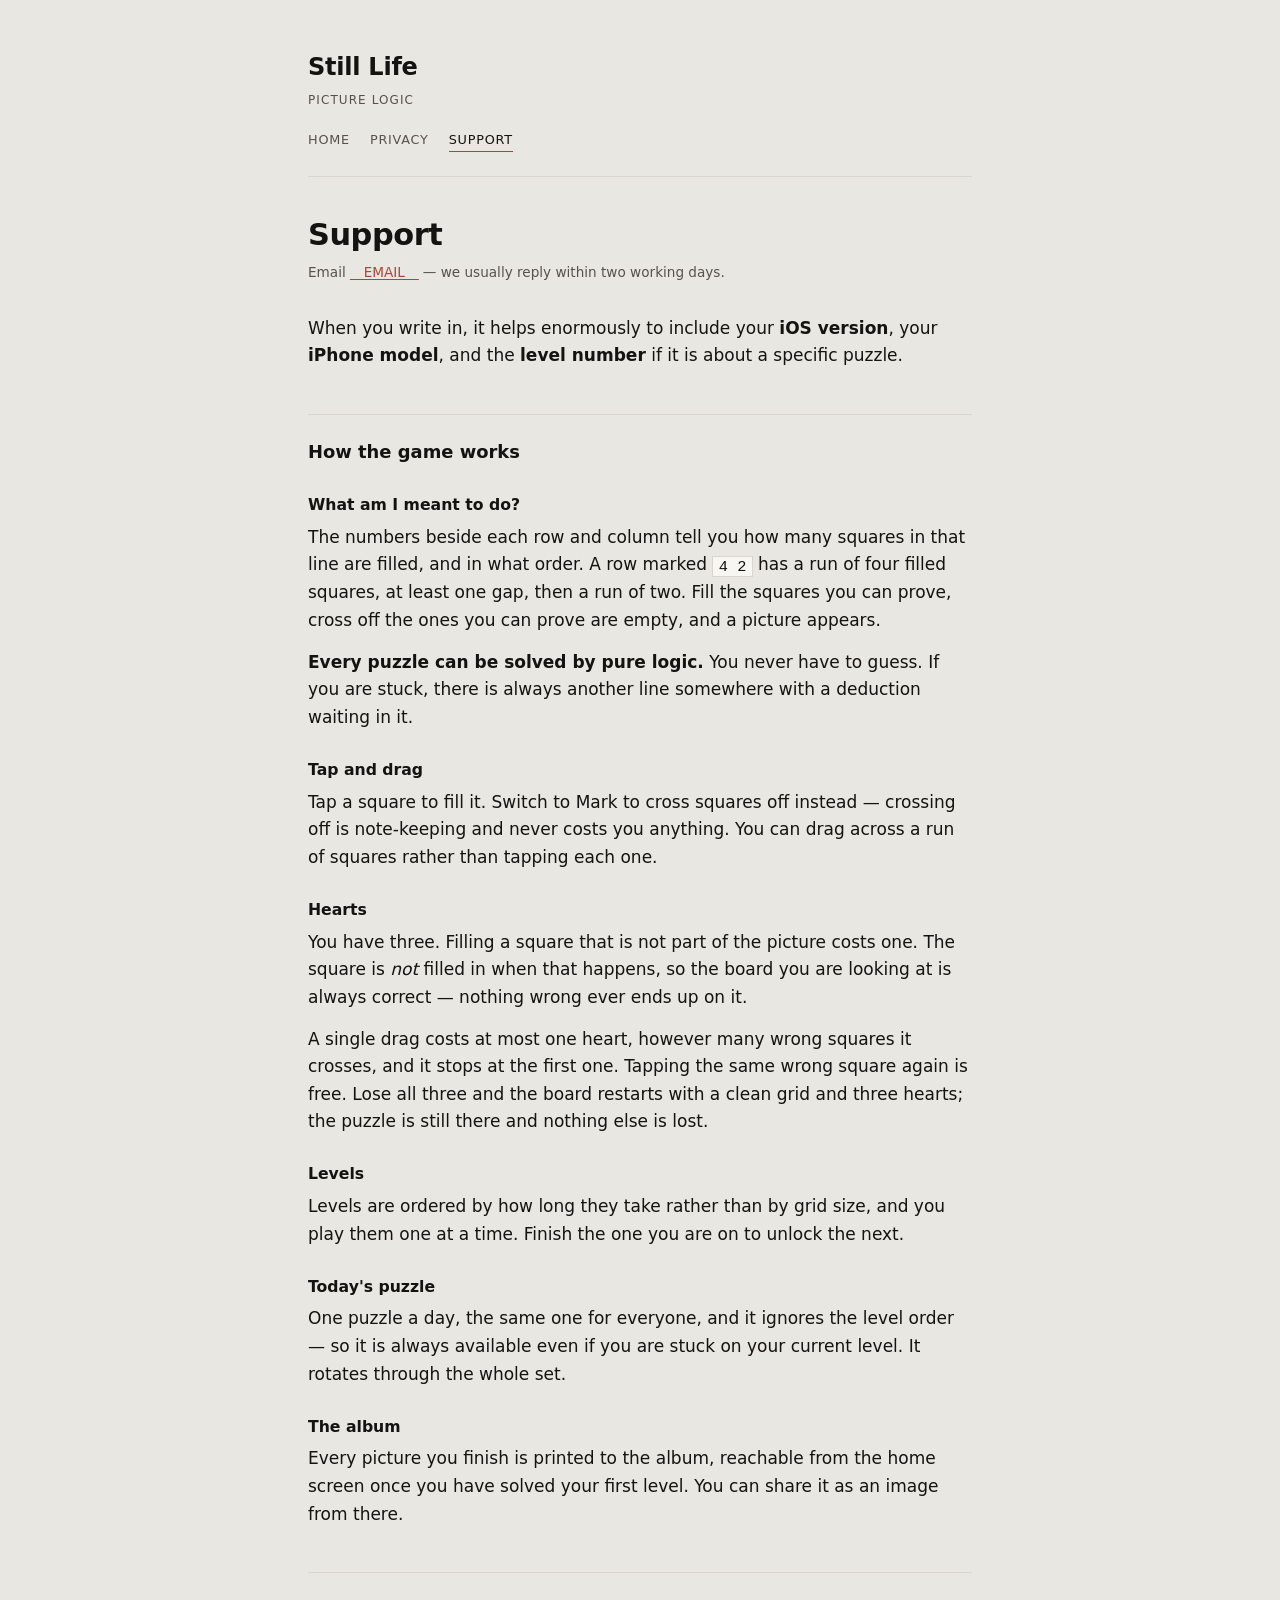
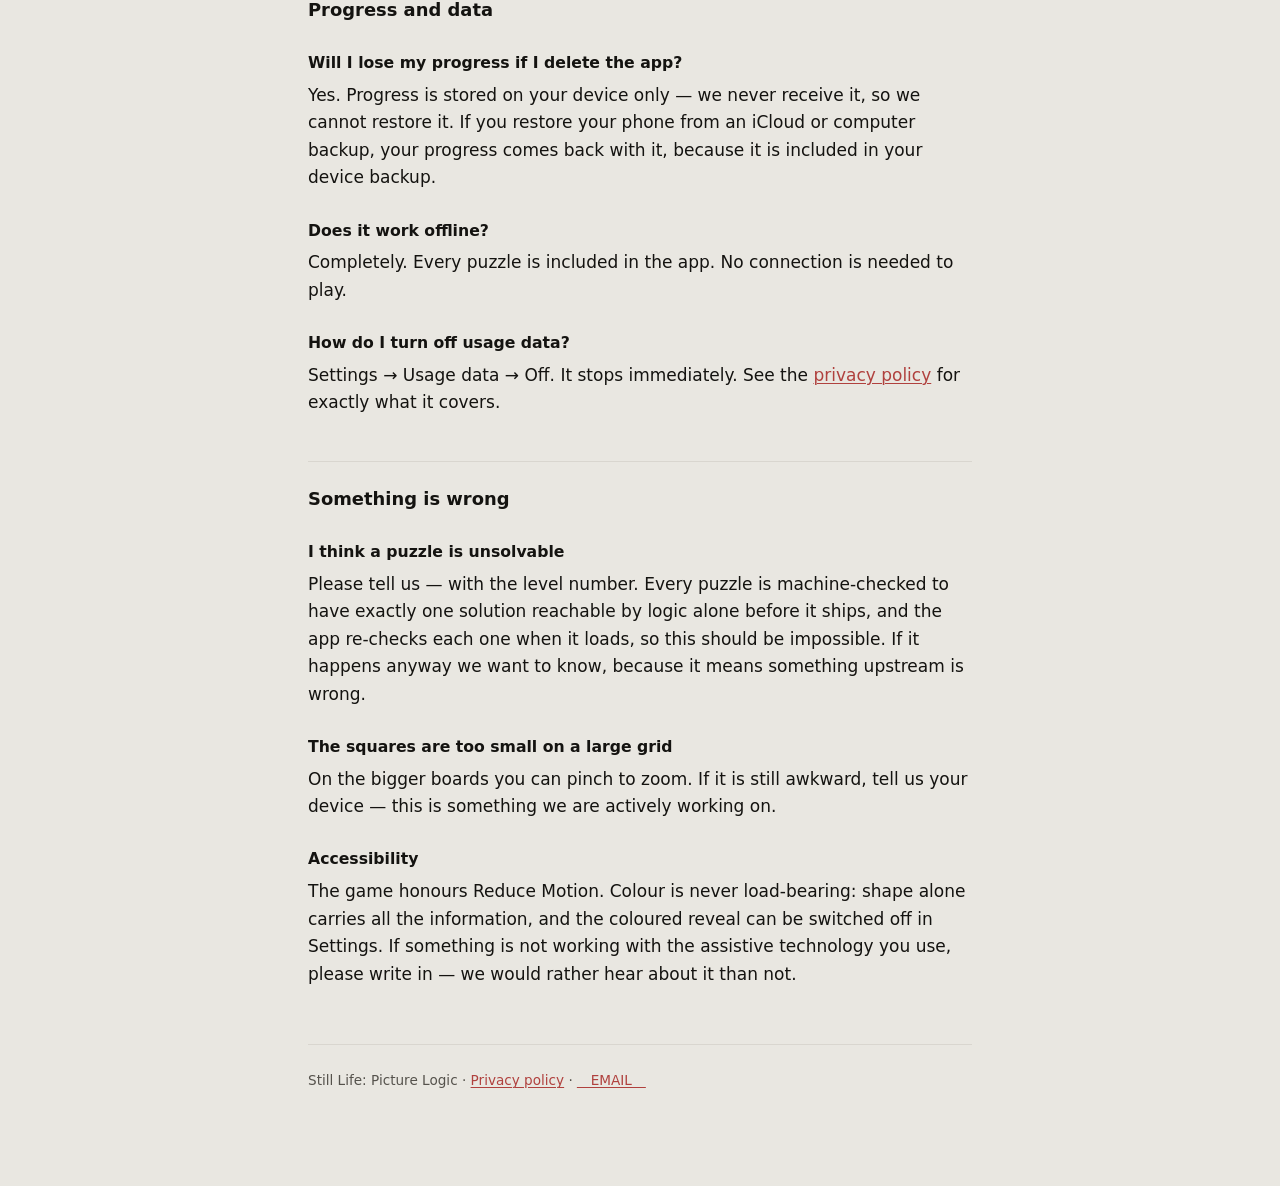
==== support.html @ 9cde7be0 "Privacy policy and support pages for Still Life: Picture Logic Plain HTML, one stylesheet, no build " ====
<!doctype html>
<html lang="en">
<head>
<meta charset="utf-8">
<meta name="viewport" content="width=device-width, initial-scale=1">
<title>Support — Still Life: Picture Logic</title>
<meta name="description" content="Help with Still Life: Picture Logic — progress, hearts, the daily puzzle, and how to get in touch.">
<link rel="stylesheet" href="style.css">
</head>
<body>
<div class="wrap">

<header>
  <p class="wordmark">Still Life</p>
  <p class="qualifier">Picture Logic</p>
  <nav>
    <a href="index.html">Home</a>
    <a href="privacy.html">Privacy</a>
    <a href="support.html" aria-current="page">Support</a>
  </nav>
</header>

<h1>Support</h1>
<p class="updated">Email <a href="mailto:__EMAIL__">__EMAIL__</a> — we usually reply within two working days.</p>

<p>
  When you write in, it helps enormously to include your <strong>iOS version</strong>, your
  <strong>iPhone model</strong>, and the <strong>level number</strong> if it is about a specific puzzle.
</p>

<h2>How the game works</h2>

<h3>What am I meant to do?</h3>
<p>
  The numbers beside each row and column tell you how many squares in that line are filled, and in what
  order. A row marked <code>4 2</code> has a run of four filled squares, at least one gap, then a run of
  two. Fill the squares you can prove, cross off the ones you can prove are empty, and a picture appears.
</p>
<p>
  <strong>Every puzzle can be solved by pure logic.</strong> You never have to guess. If you are stuck,
  there is always another line somewhere with a deduction waiting in it.
</p>

<h3>Tap and drag</h3>
<p>
  Tap a square to fill it. Switch to Mark to cross squares off instead — crossing off is note-keeping and
  never costs you anything. You can drag across a run of squares rather than tapping each one.
</p>

<h3>Hearts</h3>
<p>
  You have three. Filling a square that is not part of the picture costs one. The square is
  <em>not</em> filled in when that happens, so the board you are looking at is always correct — nothing
  wrong ever ends up on it.
</p>
<p>
  A single drag costs at most one heart, however many wrong squares it crosses, and it stops at the
  first one. Tapping the same wrong square again is free. Lose all three and the board restarts with a
  clean grid and three hearts; the puzzle is still there and nothing else is lost.
</p>

<h3>Levels</h3>
<p>
  Levels are ordered by how long they take rather than by grid size, and you play them one at a time.
  Finish the one you are on to unlock the next.
</p>

<h3>Today's puzzle</h3>
<p>
  One puzzle a day, the same one for everyone, and it ignores the level order — so it is always
  available even if you are stuck on your current level. It rotates through the whole set.
</p>

<h3>The album</h3>
<p>
  Every picture you finish is printed to the album, reachable from the home screen once you have solved
  your first level. You can share it as an image from there.
</p>

<h2>Progress and data</h2>

<h3>Will I lose my progress if I delete the app?</h3>
<p>
  Yes. Progress is stored on your device only — we never receive it, so we cannot restore it. If you
  restore your phone from an iCloud or computer backup, your progress comes back with it, because it is
  included in your device backup.
</p>

<h3>Does it work offline?</h3>
<p>
  Completely. Every puzzle is included in the app. No connection is needed to play.
</p>

<h3>How do I turn off usage data?</h3>
<p>
  Settings → Usage data → Off. It stops immediately. See the
  <a href="privacy.html">privacy policy</a> for exactly what it covers.
</p>

<h2>Something is wrong</h2>

<h3>I think a puzzle is unsolvable</h3>
<p>
  Please tell us — with the level number. Every puzzle is machine-checked to have exactly one solution
  reachable by logic alone before it ships, and the app re-checks each one when it loads, so this should
  be impossible. If it happens anyway we want to know, because it means something upstream is wrong.
</p>

<h3>The squares are too small on a large grid</h3>
<p>
  On the bigger boards you can pinch to zoom. If it is still awkward, tell us your device — this is
  something we are actively working on.
</p>

<h3>Accessibility</h3>
<p>
  The game honours Reduce Motion. Colour is never load-bearing: shape alone carries all the information,
  and the coloured reveal can be switched off in Settings. If something is not working with the
  assistive technology you use, please write in — we would rather hear about it than not.
</p>

<footer>
  <p>Still Life: Picture Logic · <a href="privacy.html">Privacy policy</a> · <a href="mailto:__EMAIL__">__EMAIL__</a></p>
</footer>

</div>
</body>
</html>
---- style.css ----
/*
 * Still Life: Picture Logic — legal and support pages.
 *
 * Palette taken from the app's own DESIGN.md so these pages read as part of the product rather than
 * as a bolted-on legal obligation: warm paper, warm-shifted ink, clay accent.
 *
 * No webfonts. A privacy policy has to load for anyone, on anything, including a reviewer on a bad
 * connection — and a system font stack costs nothing and never fails.
 */

:root {
  --paper: #e9e7e1;
  --surface: #f7f6f2;
  --ink: #141310;
  --ink-quiet: #55524c;
  --rule: #d9d6cf;
  --rule-strong: #b4b0a7;
  --accent: #b0413e;
}

@media (prefers-color-scheme: dark) {
  :root {
    --paper: #17171a;
    --surface: #1e1e22;
    --ink: #eceae4;
    --ink-quiet: #a9a59c;
    --rule: #32323a;
    --rule-strong: #4a4a54;
    --accent: #e08a72;
  }
}

* { box-sizing: border-box; }

html { -webkit-text-size-adjust: 100%; }

body {
  margin: 0;
  background: var(--paper);
  color: var(--ink);
  font-family: ui-sans-serif, system-ui, -apple-system, "Segoe UI", Roboto, Helvetica, Arial, sans-serif;
  font-size: 17px;
  line-height: 1.62;
}

.wrap {
  /* ~68 characters at this size — a readable measure for prose people are obliged to read. */
  max-width: 44rem;
  margin: 0 auto;
  padding: 3rem 1.25rem 5rem;
}

header { border-bottom: 1px solid var(--rule); padding-bottom: 1.5rem; margin-bottom: 2.5rem; }

.wordmark { font-size: 1.5rem; font-weight: 700; letter-spacing: -0.01em; margin: 0; }
.qualifier {
  margin: 0.25rem 0 0;
  font-size: 0.75rem;
  letter-spacing: 0.09em;
  text-transform: uppercase;
  color: var(--ink-quiet);
}

nav { margin-top: 1.25rem; display: flex; gap: 1.25rem; flex-wrap: wrap; }
nav a {
  font-size: 0.8rem;
  letter-spacing: 0.06em;
  text-transform: uppercase;
  color: var(--ink-quiet);
  text-decoration: none;
  border-bottom: 1px solid transparent;
}
nav a:hover, nav a:focus { color: var(--ink); border-bottom-color: var(--rule-strong); }
nav a[aria-current="page"] { color: var(--ink); border-bottom-color: var(--accent); }

h1 { font-size: 1.9rem; line-height: 1.18; letter-spacing: -0.015em; margin: 0 0 0.5rem; text-wrap: balance; }
h2 {
  font-size: 1.12rem;
  margin: 2.75rem 0 0.6rem;
  padding-top: 1.4rem;
  border-top: 1px solid var(--rule);
  text-wrap: balance;
}
h3 { font-size: 0.98rem; margin: 1.6rem 0 0.4rem; }

.updated { color: var(--ink-quiet); font-size: 0.85rem; margin: 0 0 2rem; }

p, li { margin: 0 0 0.9rem; }
ul { padding-left: 1.15rem; }
li { padding-left: 0.15rem; }

a { color: var(--accent); text-decoration-thickness: 1px; text-underline-offset: 2px; }

strong { font-weight: 650; }

/* Plain-language summary at the top of the policy. Not a legal device — just the honest short
   version, because a policy nobody reads protects nobody. */
.summary {
  background: var(--surface);
  border: 1px solid var(--rule);
  padding: 1.1rem 1.25rem 0.4rem;
  margin: 0 0 2.25rem;
}
.summary p:first-child { margin-top: 0; }
.summary ul { margin-bottom: 0.9rem; }

table { width: 100%; border-collapse: collapse; margin: 0 0 1.25rem; font-size: 0.95rem; }
th, td { text-align: left; padding: 0.55rem 0.7rem 0.55rem 0; border-bottom: 1px solid var(--rule); vertical-align: top; }
th { font-size: 0.74rem; letter-spacing: 0.08em; text-transform: uppercase; color: var(--ink-quiet); font-weight: 600; }

/* Long tables must scroll inside themselves rather than pushing the page sideways. */
.scroll { overflow-x: auto; }

footer {
  margin-top: 3.5rem;
  padding-top: 1.5rem;
  border-top: 1px solid var(--rule);
  color: var(--ink-quiet);
  font-size: 0.85rem;
}

code {
  font-family: ui-monospace, SFMono-Regular, Menlo, monospace;
  font-size: 0.9em;
  background: var(--surface);
  border: 1px solid var(--rule);
  padding: 0.05em 0.35em;
}
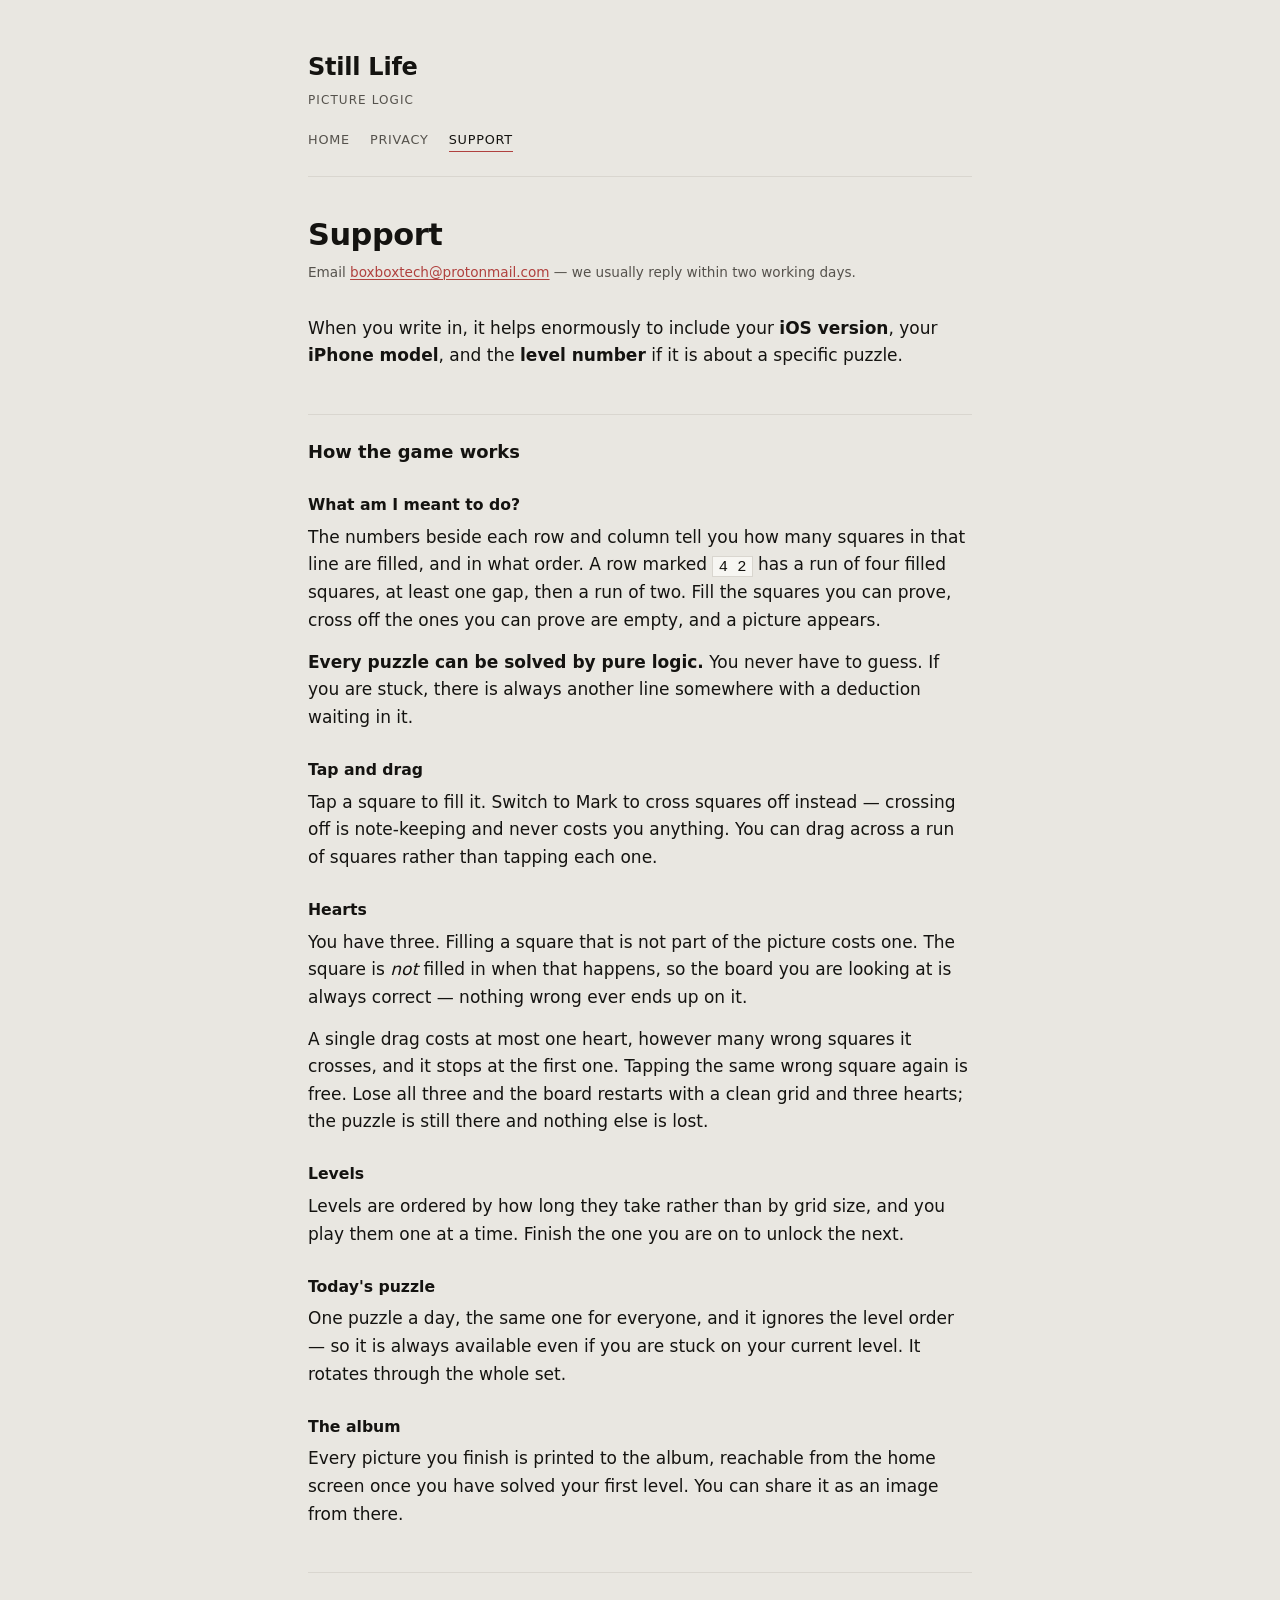
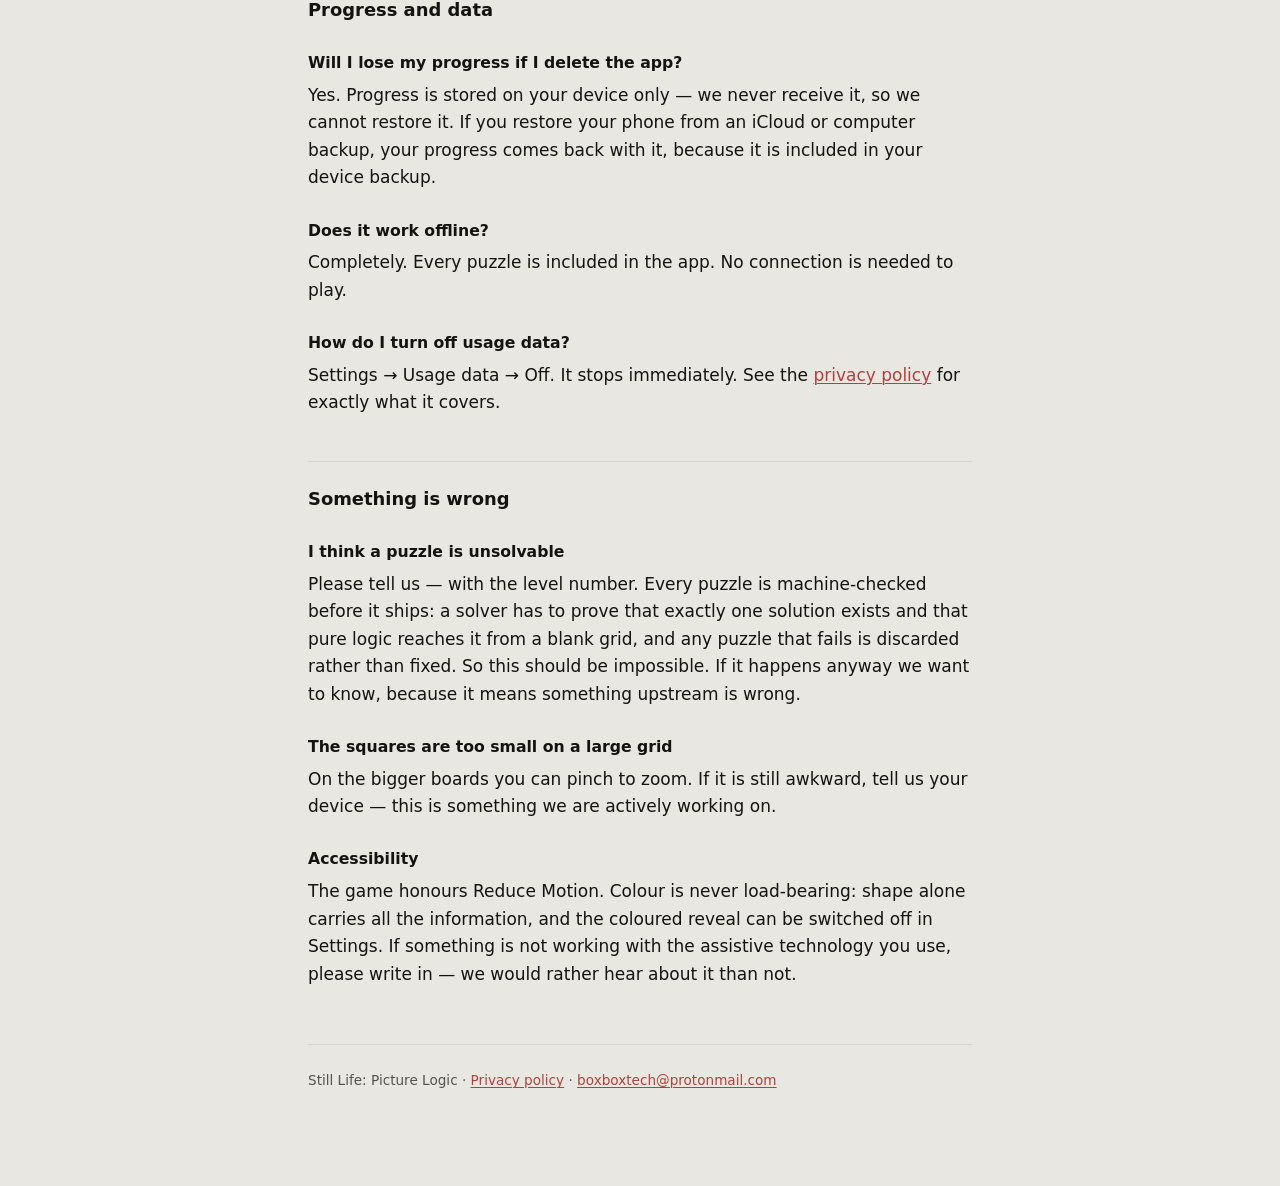
==== commit 73d574f4: "Contact address, and two claims that were not true The email alias is boxboxtech@protonmail.com; all" ====
--- a/support.html
+++ b/support.html
@@ -21,7 +21,7 @@
 </header>
 
 <h1>Support</h1>
-<p class="updated">Email <a href="mailto:__EMAIL__">__EMAIL__</a> — we usually reply within two working days.</p>
+<p class="updated">Email <a href="mailto:boxboxtech@protonmail.com">boxboxtech@protonmail.com</a> — we usually reply within two working days.</p>
 
 <p>
   When you write in, it helps enormously to include your <strong>iOS version</strong>, your
@@ -101,9 +101,10 @@
 
 <h3>I think a puzzle is unsolvable</h3>
 <p>
-  Please tell us — with the level number. Every puzzle is machine-checked to have exactly one solution
-  reachable by logic alone before it ships, and the app re-checks each one when it loads, so this should
-  be impossible. If it happens anyway we want to know, because it means something upstream is wrong.
+  Please tell us — with the level number. Every puzzle is machine-checked before it ships: a solver has
+  to prove that exactly one solution exists and that pure logic reaches it from a blank grid, and any
+  puzzle that fails is discarded rather than fixed. So this should be impossible. If it happens anyway we
+  want to know, because it means something upstream is wrong.
 </p>
 
 <h3>The squares are too small on a large grid</h3>
@@ -120,7 +121,7 @@
 </p>
 
 <footer>
-  <p>Still Life: Picture Logic · <a href="privacy.html">Privacy policy</a> · <a href="mailto:__EMAIL__">__EMAIL__</a></p>
+  <p>Still Life: Picture Logic · <a href="privacy.html">Privacy policy</a> · <a href="mailto:boxboxtech@protonmail.com">boxboxtech@protonmail.com</a></p>
 </footer>
 
 </div>
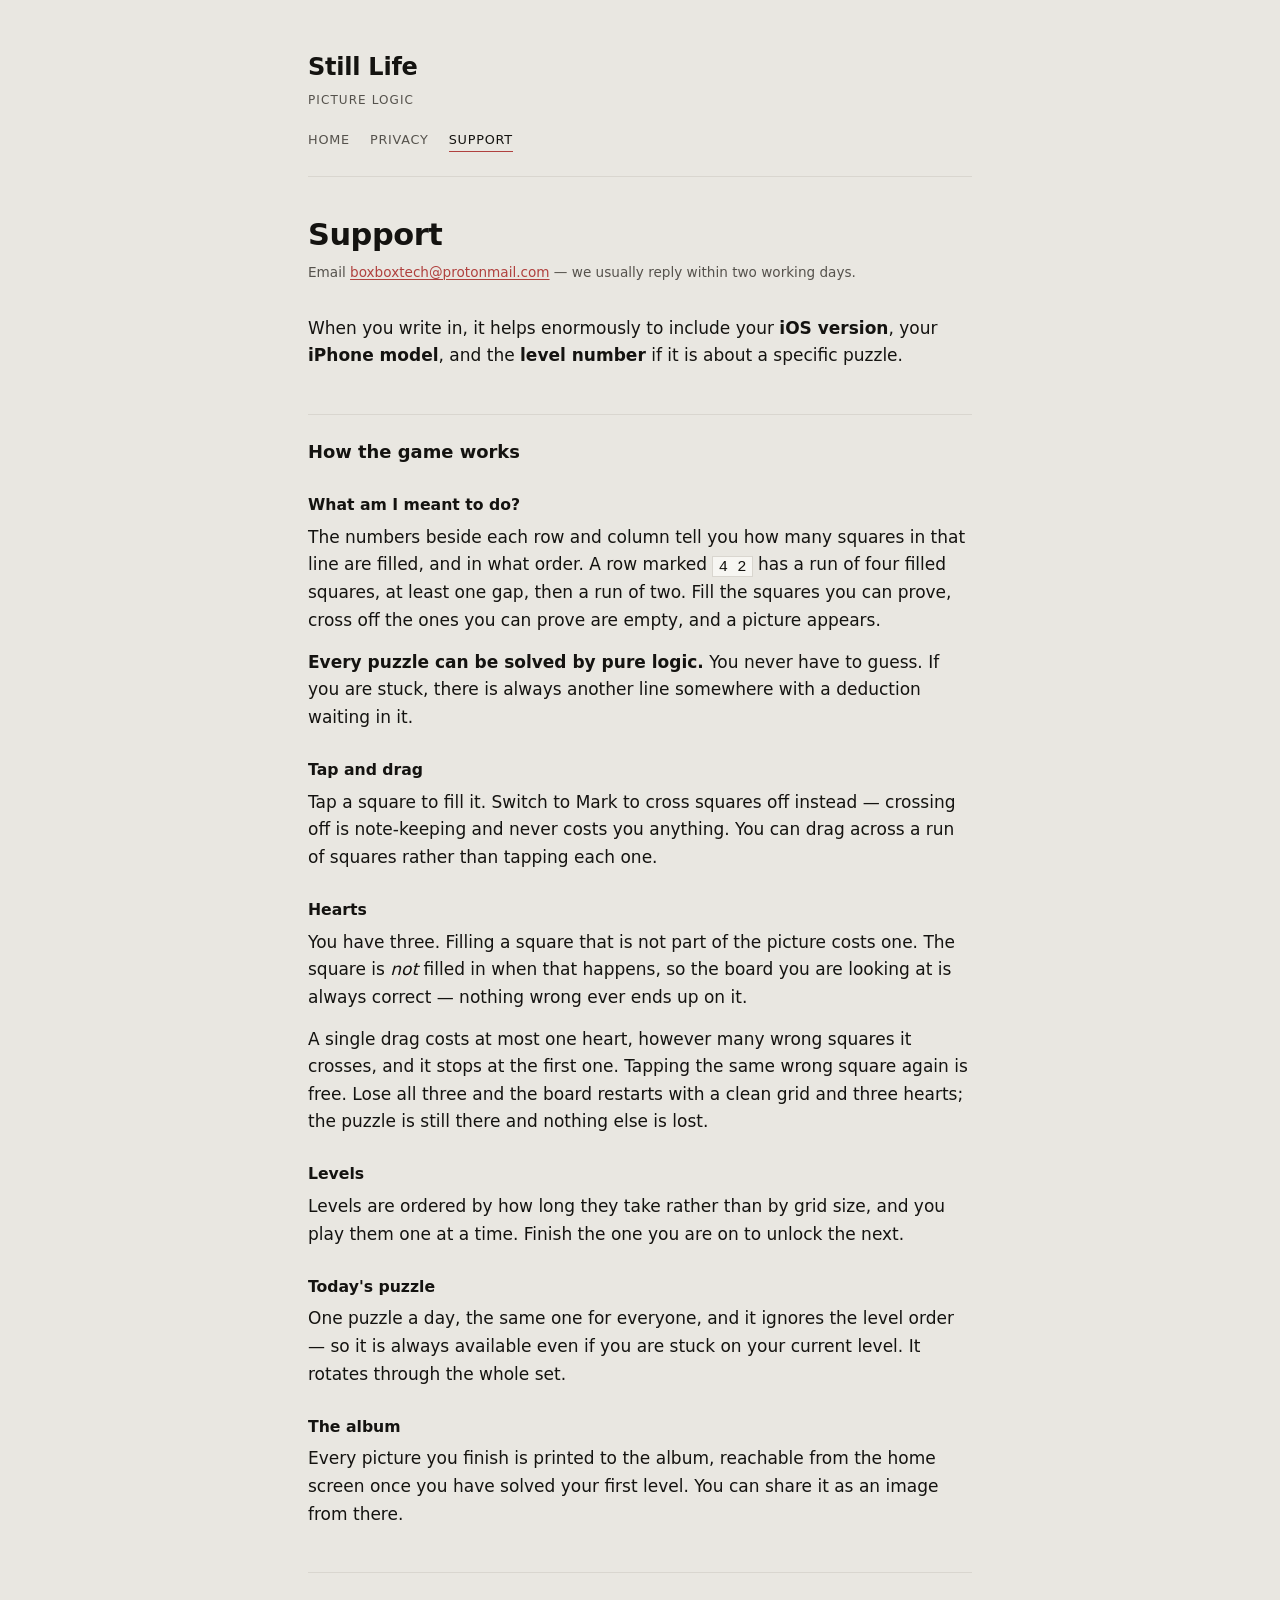
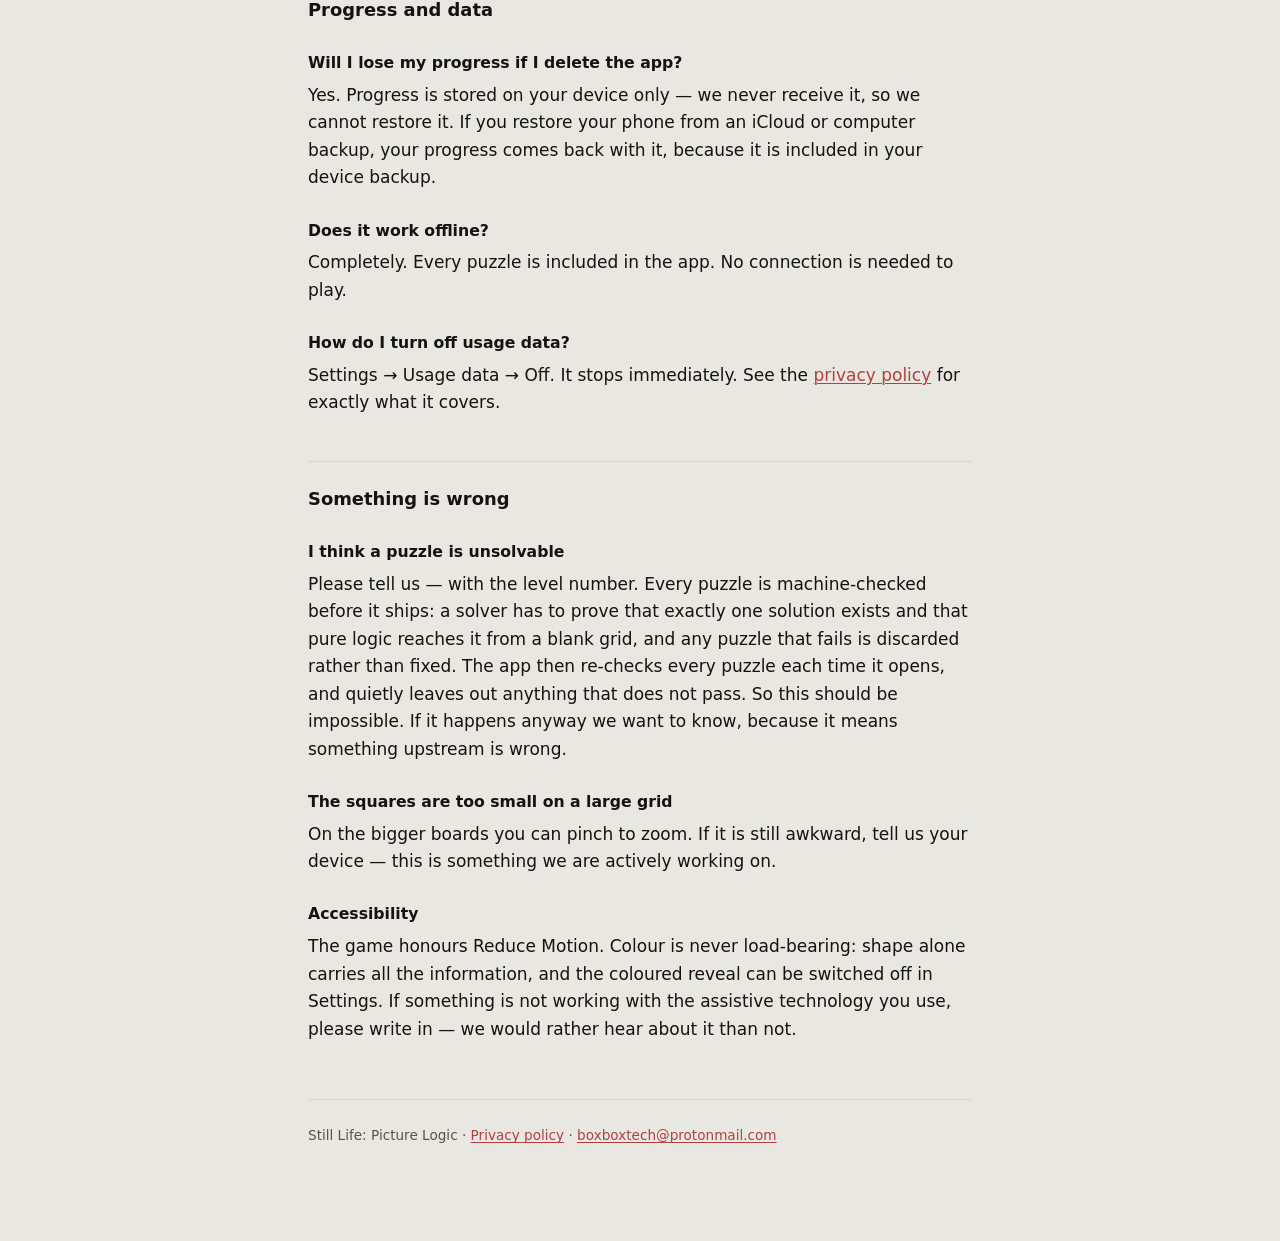
==== commit 8f4b3828: "Restore the load-time re-check: it is real Removed yesterday on the belief that the client only vali" ====
--- a/support.html
+++ b/support.html
@@ -103,8 +103,9 @@
 <p>
   Please tell us — with the level number. Every puzzle is machine-checked before it ships: a solver has
   to prove that exactly one solution exists and that pure logic reaches it from a blank grid, and any
-  puzzle that fails is discarded rather than fixed. So this should be impossible. If it happens anyway we
-  want to know, because it means something upstream is wrong.
+  puzzle that fails is discarded rather than fixed. The app then re-checks every puzzle each time it
+  opens, and quietly leaves out anything that does not pass. So this should be impossible. If it happens
+  anyway we want to know, because it means something upstream is wrong.
 </p>
 
 <h3>The squares are too small on a large grid</h3>
